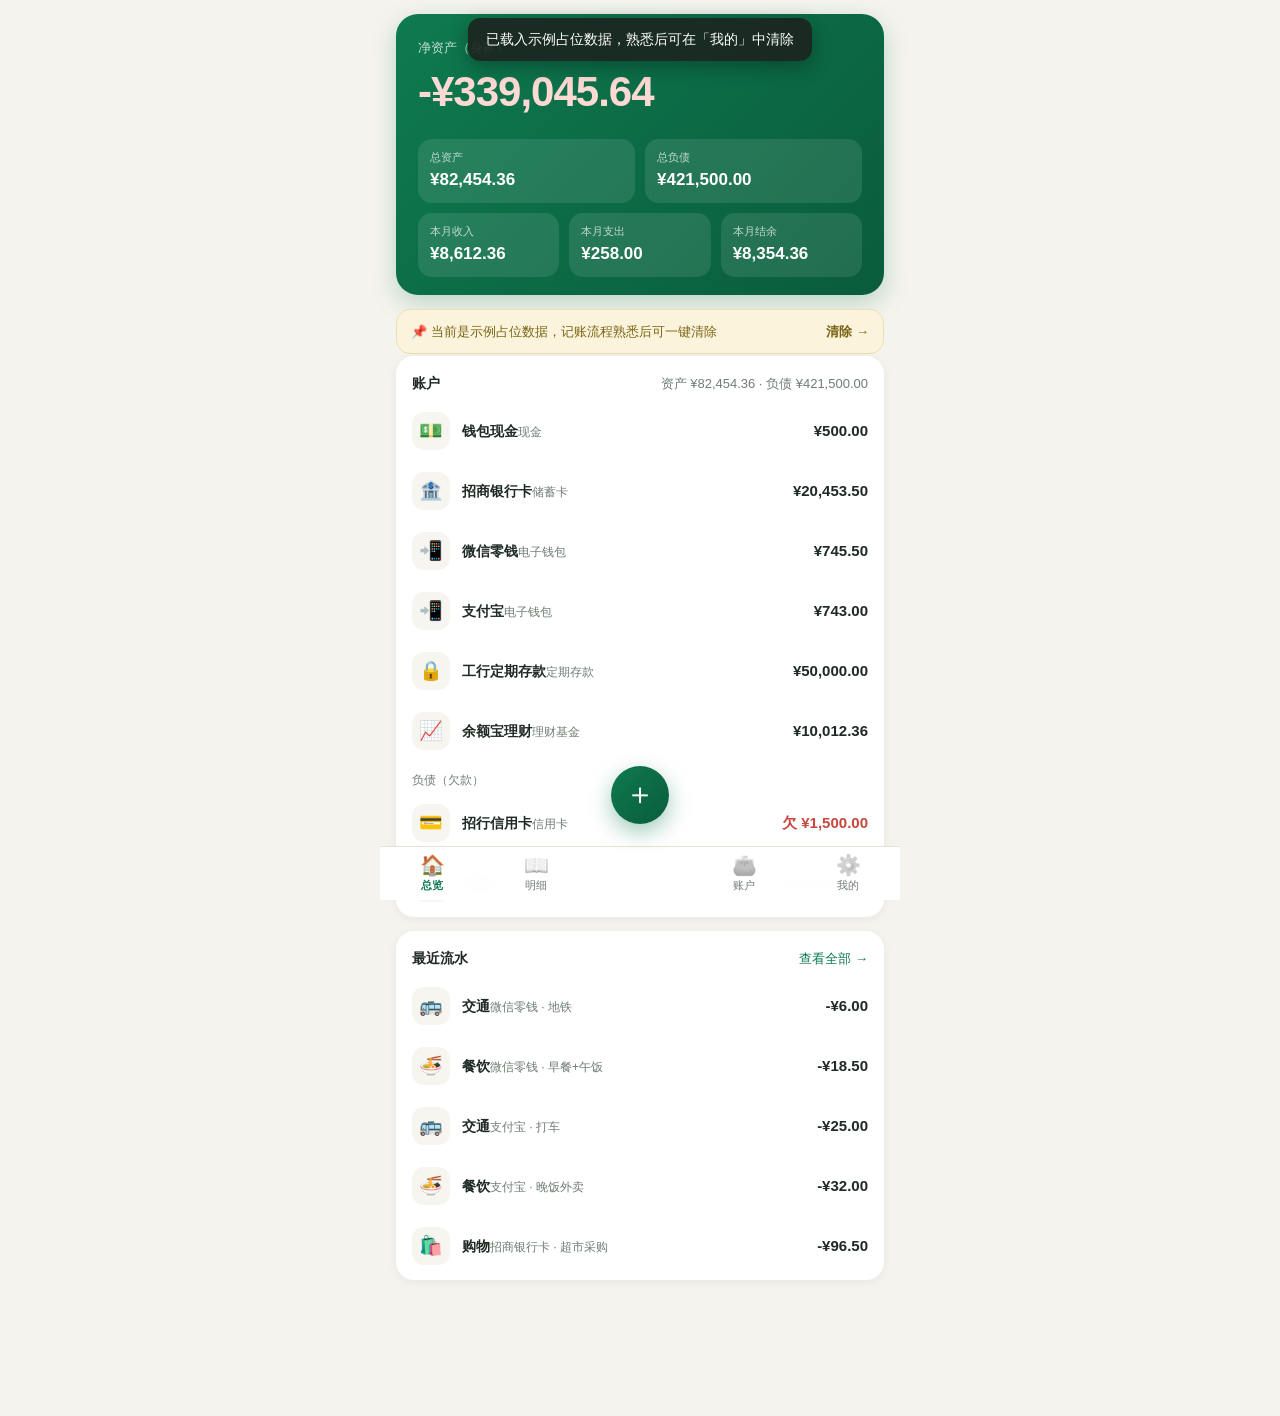
==== index.html @ 8298359a "shenjia-ledger v0.1.0" ====
<!DOCTYPE html>
<html lang="zh-CN">
<head>
<meta charset="UTF-8">
<meta name="viewport" content="width=device-width, initial-scale=1.0, viewport-fit=cover, user-scalable=no">
<meta name="theme-color" content="#0e7a4f">
<meta name="apple-mobile-web-app-capable" content="yes">
<meta name="apple-mobile-web-app-status-bar-style" content="default">
<meta name="apple-mobile-web-app-title" content="身家账本">
<meta name="description" content="身家账本——每天记好账，看清每个账户，随时知道自己的身家。数据仅存本机。">
<title>身家账本</title>
<link rel="manifest" href="manifest.webmanifest">
<link rel="apple-touch-icon" href="icons/icon-180.png">
<link rel="icon" href="icons/icon-192.png">
<link rel="stylesheet" href="app.css">
</head>
<body>
<div id="app">
  <main id="main"></main>
  <button id="fab" aria-label="记一笔">＋</button>
  <nav id="tabbar">
    <button class="tab active" data-act="tab" data-id="home" data-tab="home"><span class="tab-ic">🏠</span><span class="tab-tx">总览</span></button>
    <button class="tab" data-act="tab" data-id="ledger" data-tab="ledger"><span class="tab-ic">📖</span><span class="tab-tx">明细</span></button>
    <span class="fab-slot" aria-hidden="true"></span>
    <button class="tab" data-act="tab" data-id="accounts" data-tab="accounts"><span class="tab-ic">👛</span><span class="tab-tx">账户</span></button>
    <button class="tab" data-act="tab" data-id="me" data-tab="me"><span class="tab-ic">⚙️</span><span class="tab-tx">我的</span></button>
  </nav>
  <div id="sheet-mask" class="hidden"></div>
  <section id="sheet" class="hidden" role="dialog" aria-modal="true"></section>
  <div id="toast" class="hidden"><span id="toast-msg"></span><button id="toast-btn" class="hidden"></button></div>
  <input type="file" id="file-import" accept=".json,application/json" class="hidden">
</div>
<script src="app.js"></script>
</body>
</html>
---- app.css ----
:root{
  --bg:#F5F3EE; --card:#FFFFFF; --ink:#1F2A24; --sub:#707C74; --line:#E7E2D6;
  --brand:#0E7A4F; --brand-deep:#0A5C3C; --brand-soft:#E3F1EB;
  --gold:#C9A227; --gold-soft:#FBF3DC;
  --red:#C6483F; --red-soft:#F9E9E7;
  --field:#F7F5F0;
  --radius:18px; --radius-sm:12px;
  --shadow:0 2px 10px rgba(31,42,36,.06);
  --safe-b:env(safe-area-inset-bottom,0px);
  --safe-t:env(safe-area-inset-top,0px);
}
*{margin:0;padding:0;box-sizing:border-box;-webkit-tap-highlight-color:transparent}
html,body{height:100%}
body{font-family:-apple-system,BlinkMacSystemFont,"PingFang SC","Hiragino Sans GB","Microsoft YaHei",sans-serif;background:var(--bg);color:var(--ink);font-size:15px;line-height:1.5;-webkit-font-smoothing:antialiased;overscroll-behavior-y:none}
#app{max-width:520px;margin:0 auto;min-height:100%}
#main{padding:calc(14px + var(--safe-t)) 16px calc(122px + var(--safe-b))}
button{font:inherit;color:inherit;background:none;border:0;cursor:pointer}
input,select,textarea{font:inherit;color:inherit}
.hidden{display:none!important}
.num{font-variant-numeric:tabular-nums}

.hero{background:linear-gradient(135deg,var(--brand) 0%,var(--brand-deep) 100%);border-radius:22px;padding:24px 22px 18px;color:#fff;box-shadow:0 8px 24px rgba(14,122,79,.25)}
.hero-label{font-size:13px;opacity:.75}
.hero-amt{font-size:42px;font-weight:800;letter-spacing:-1px;margin:2px 0 16px;word-break:break-all}
.hero-amt.neg{color:#FFD9D4}
.hero-grid{display:grid;grid-template-columns:1fr 1fr;gap:10px}
.hero-cell{background:rgba(255,255,255,.10);border-radius:14px;padding:10px 12px}
.hero-cell .hl{font-size:11px;opacity:.72}
.hero-cell .hv{font-size:17px;font-weight:700;margin-top:2px}
.hero-grid.g3{grid-template-columns:1fr 1fr 1fr}

.banner{display:flex;justify-content:space-between;align-items:center;gap:8px;background:var(--gold-soft);border:1px solid #EADFAE;color:#7A6414;border-radius:14px;padding:12px 14px;margin:14px 0 2px;font-size:13px;width:100%;text-align:left}
.banner b{flex:0 0 auto;font-weight:600}

.card{background:var(--card);border-radius:var(--radius);box-shadow:var(--shadow);padding:4px 0;margin-bottom:14px;overflow:hidden}
.card-pad{padding:16px}
.card-h{display:flex;justify-content:space-between;align-items:baseline;padding:13px 16px 7px;font-size:13px;color:var(--sub)}
.card-h b{color:var(--ink);font-size:14px}
.row{display:flex;align-items:center;gap:12px;padding:11px 16px;width:100%;text-align:left}
.row:active{background:#F8F6F1}
.ric{width:38px;height:38px;border-radius:12px;background:var(--field);display:flex;align-items:center;justify-content:center;font-size:19px;flex:0 0 auto}
.rmid{flex:1;min-width:0}
.rtitle{font-size:14px;font-weight:600;white-space:nowrap;overflow:hidden;text-overflow:ellipsis}
.rsub{font-size:12px;color:var(--sub);white-space:nowrap;overflow:hidden;text-overflow:ellipsis}
.ramt{font-size:15px;font-weight:700;flex:0 0 auto}
.ramt.exp{color:var(--ink)}
.ramt.inc{color:var(--brand)}
.ramt.traf{color:var(--sub)}
.ramt.debt{color:var(--red)}
.day-h{display:flex;justify-content:space-between;padding:10px 16px 4px;font-size:12px;color:var(--sub)}

.sec{font-size:13px;color:var(--sub);margin:16px 2px 8px}
.mnav{display:flex;align-items:center;justify-content:center;gap:18px;padding:4px 0 2px}
.mnav b{font-size:17px;min-width:110px;text-align:center}
.mnav button{width:34px;height:34px;border-radius:10px;background:var(--card);box-shadow:var(--shadow);font-size:16px;line-height:1}
.mnav button:disabled{opacity:.35}
.stats{display:grid;grid-template-columns:repeat(3,1fr);gap:10px;margin:12px 0 2px}
.stat{background:var(--card);border-radius:14px;box-shadow:var(--shadow);padding:10px 8px;text-align:center}
.stat .sl{font-size:11px;color:var(--sub)}
.stat .sv{font-size:15px;font-weight:700;margin-top:2px}
.acc-row{display:flex;gap:8px;overflow-x:auto;padding:8px 2px;scrollbar-width:none}
.acc-row::-webkit-scrollbar{display:none}
.acc-chip{flex:0 0 auto;padding:8px 14px;border-radius:999px;background:var(--card);box-shadow:var(--shadow);border:1.5px solid transparent;font-size:13px;color:var(--sub)}
.acc-chip.sel{background:var(--brand-soft);border-color:var(--brand);color:var(--brand);font-weight:600}

.empty{text-align:center;color:var(--sub);padding:34px 10px;font-size:13px}
.empty .ei{font-size:34px;display:block;margin-bottom:8px}

#fab{position:fixed;left:50%;transform:translateX(-50%);bottom:calc(76px + var(--safe-b));width:58px;height:58px;border-radius:50%;background:linear-gradient(135deg,var(--brand),var(--brand-deep));color:#fff;font-size:30px;font-weight:300;box-shadow:0 8px 22px rgba(14,122,79,.4);z-index:35;line-height:1;display:flex;align-items:center;justify-content:center;padding-bottom:2px}
#fab:active{transform:translateX(-50%) scale(.94)}
#tabbar{position:fixed;bottom:0;left:50%;transform:translateX(-50%);width:100%;max-width:520px;background:rgba(255,255,255,.97);backdrop-filter:blur(12px);-webkit-backdrop-filter:blur(12px);border-top:1px solid var(--line);display:grid;grid-template-columns:repeat(5,1fr);padding-bottom:var(--safe-b);z-index:30}
.tab{display:flex;flex-direction:column;align-items:center;gap:2px;padding:8px 0 7px;color:var(--sub);font-size:11px}
.tab .tab-ic{font-size:20px;line-height:1;filter:grayscale(1);opacity:.55}
.tab.active{color:var(--brand);font-weight:600}
.tab.active .tab-ic{filter:none;opacity:1}
.fab-slot{height:100%}

#sheet-mask{position:fixed;inset:0;background:rgba(20,28,24,.45);z-index:40;opacity:1;transition:opacity .25s}
#sheet-mask.hidden{display:block!important;opacity:0;pointer-events:none}
#sheet{position:fixed;left:50%;transform:translateX(-50%) translateY(105%);bottom:0;width:100%;max-width:520px;background:var(--card);border-radius:22px 22px 0 0;max-height:92vh;overflow-y:auto;z-index:50;transition:transform .28s cubic-bezier(.32,.72,.33,1);box-shadow:0 -8px 40px rgba(0,0,0,.18)}
#sheet.open{transform:translateX(-50%) translateY(0)}
#sheet.hidden{display:block!important;transform:translateX(-50%) translateY(105%);pointer-events:none}
.sheet-in{padding:18px 18px calc(22px + var(--safe-b))}
.sheet-bar{display:flex;justify-content:space-between;align-items:center;margin-bottom:12px}
.sheet-bar h3{font-size:17px}
.sheet-bar .x{width:32px;height:32px;border-radius:50%;background:var(--field);font-size:14px;display:flex;align-items:center;justify-content:center;color:var(--sub)}

.seg{display:flex;background:var(--field);border-radius:12px;padding:4px;gap:4px;margin-bottom:6px}
.seg button{flex:1;padding:9px 0;border-radius:9px;font-size:14px;color:var(--sub)}
.seg button.on{background:#fff;color:var(--ink);font-weight:600;box-shadow:var(--shadow)}
.seg button.on.exp{color:var(--red)}
.seg button.on.inc{color:var(--brand)}

.amt-wrap{display:flex;align-items:baseline;justify-content:center;gap:4px;padding:10px 0 14px;border-bottom:1px dashed var(--line);margin-bottom:14px}
.amt-sign{font-size:26px;font-weight:700;color:var(--sub)}
.amt-input{font-size:40px;font-weight:700;text-align:center;border:0;background:transparent;width:70%;outline:none;caret-color:var(--brand)}

.f{margin-bottom:14px}
.f label{display:block;font-size:13px;color:var(--sub);margin-bottom:6px}
.f input,.f select{width:100%;padding:12px;border-radius:12px;border:1.5px solid var(--line);background:var(--field);font-size:16px;outline:none;-webkit-appearance:none;appearance:none}
.f input:focus,.f select:focus{border-color:var(--brand)}
.f .hint{font-size:11px;color:var(--sub);margin-top:5px}

.cat-grid{display:grid;grid-template-columns:repeat(4,1fr);gap:10px;margin-bottom:14px}
.cat{display:flex;flex-direction:column;align-items:center;gap:4px;padding:10px 2px;border-radius:12px;background:var(--field);border:1.5px solid transparent;font-size:12px;color:var(--ink)}
.cat .ci{font-size:22px;line-height:1}
.cat.sel{background:var(--brand-soft);border-color:var(--brand);color:var(--brand);font-weight:600}

.btn{display:block;width:100%;padding:13px 0;border-radius:14px;font-size:16px;font-weight:600;text-align:center}
.btn.primary{background:var(--brand);color:#fff;box-shadow:0 4px 12px rgba(14,122,79,.3)}
.btn:active{filter:brightness(.95)}
.btn.ghost{background:var(--field);color:var(--ink)}
.btn.danger{background:var(--red-soft);color:var(--red)}
.btn-row{display:flex;gap:10px;margin-bottom:14px}
.btn-row .btn{flex:1}

.cf{text-align:center;padding:8px 4px 2px}
.cf h3{font-size:17px;margin-bottom:8px}
.cf p{color:var(--sub);font-size:14px;margin-bottom:18px;white-space:pre-line}

.kv{display:flex;justify-content:space-between;align-items:center;padding:12px 16px;font-size:14px}
.kv .kl{color:var(--sub)}
.list-t{font-size:13px;color:var(--sub);padding:12px 16px 4px}

#toast{position:fixed;top:calc(18px + var(--safe-t));left:50%;transform:translateX(-50%);background:rgba(29,38,33,.93);color:#fff;padding:11px 18px;border-radius:12px;font-size:14px;display:flex;gap:16px;align-items:center;z-index:99;max-width:88vw;box-shadow:0 6px 20px rgba(0,0,0,.3);transition:opacity .25s;opacity:1}
#toast.hidden{display:flex!important;opacity:0;pointer-events:none}
#toast-btn{color:var(--gold);font-weight:700;flex:0 0 auto}

.pill{display:inline-block;padding:2px 9px;border-radius:999px;font-size:11px;background:var(--brand-soft);color:var(--brand);font-weight:600}
.pill.gray{background:var(--field);color:var(--sub)}
.pill.gold{background:var(--gold-soft);color:#7A6414}
.pill.red{background:var(--red-soft);color:var(--red)}
.about{font-size:12px;color:var(--sub);line-height:1.7;padding:12px 16px}
.big-balance{font-size:34px;font-weight:800;margin:6px 0 2px}
.big-balance.debt{color:var(--red)}
.sub-l{font-size:12px;color:var(--sub)}
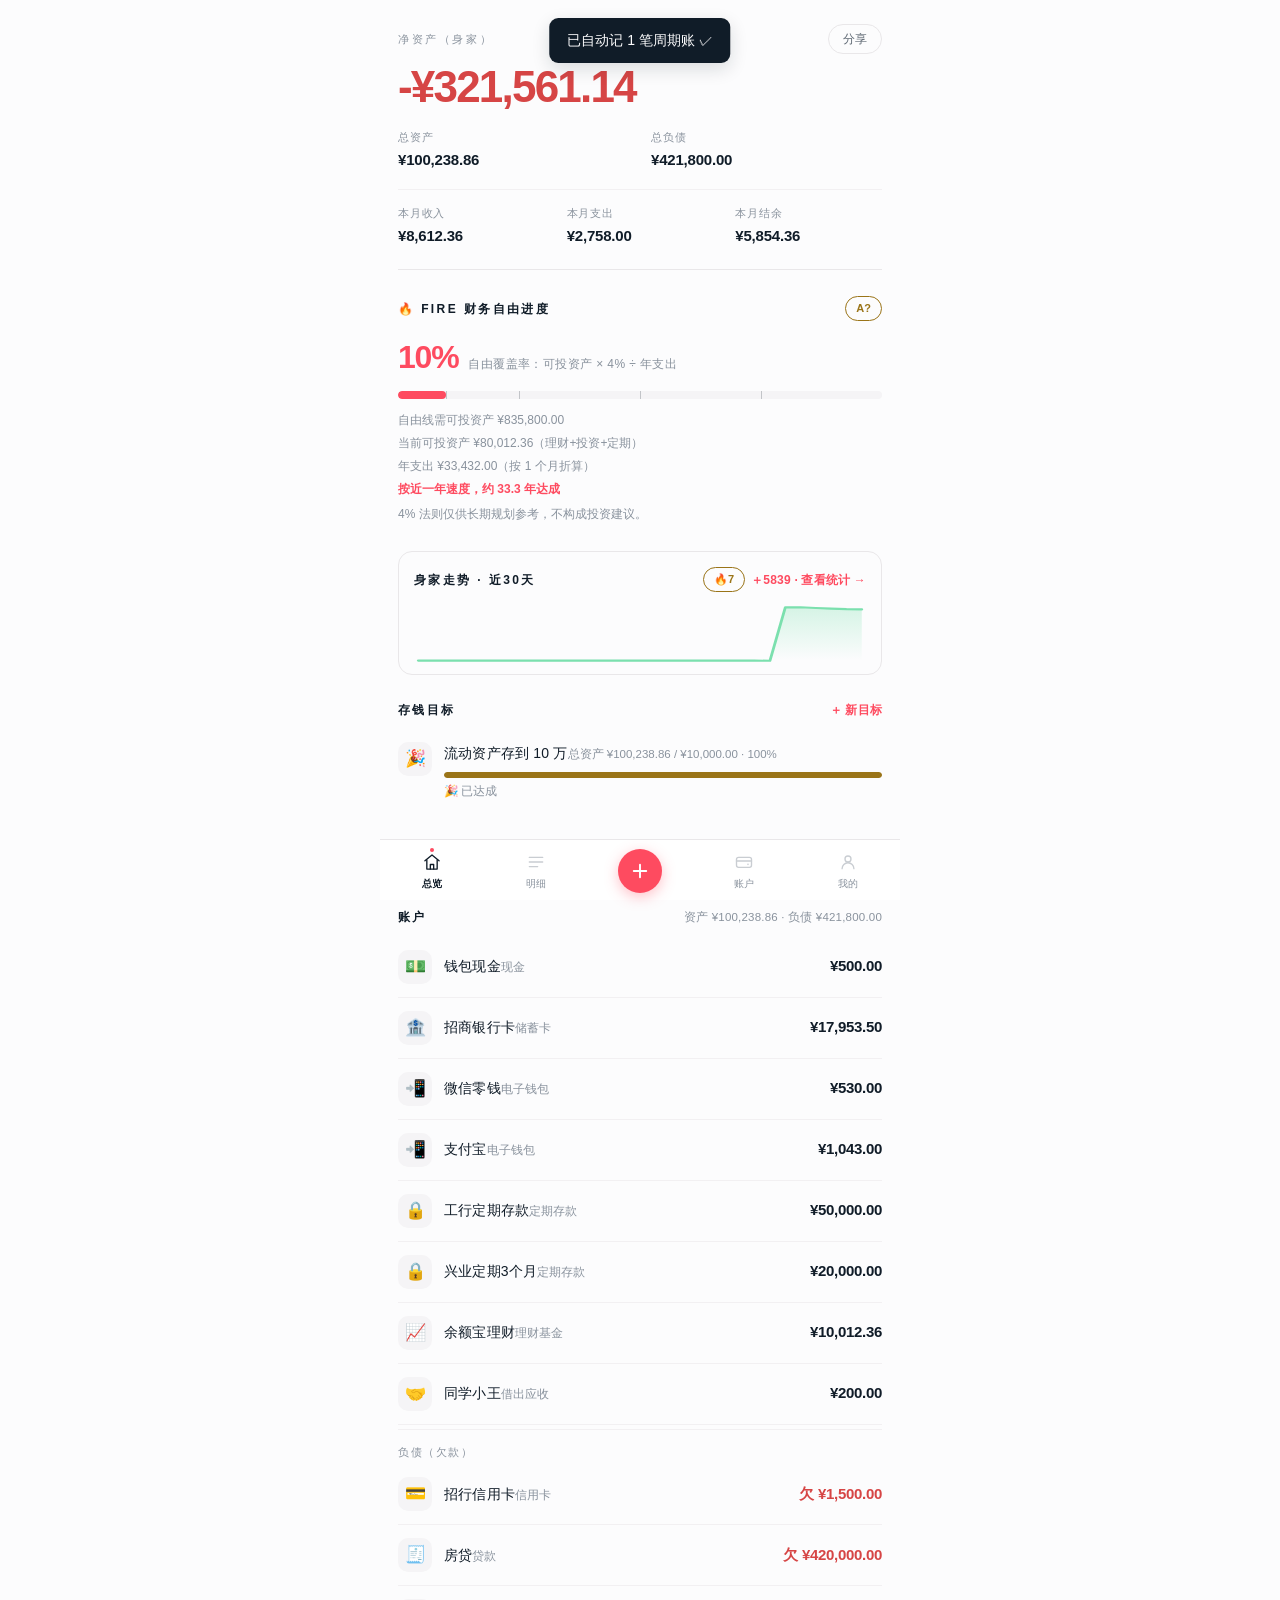
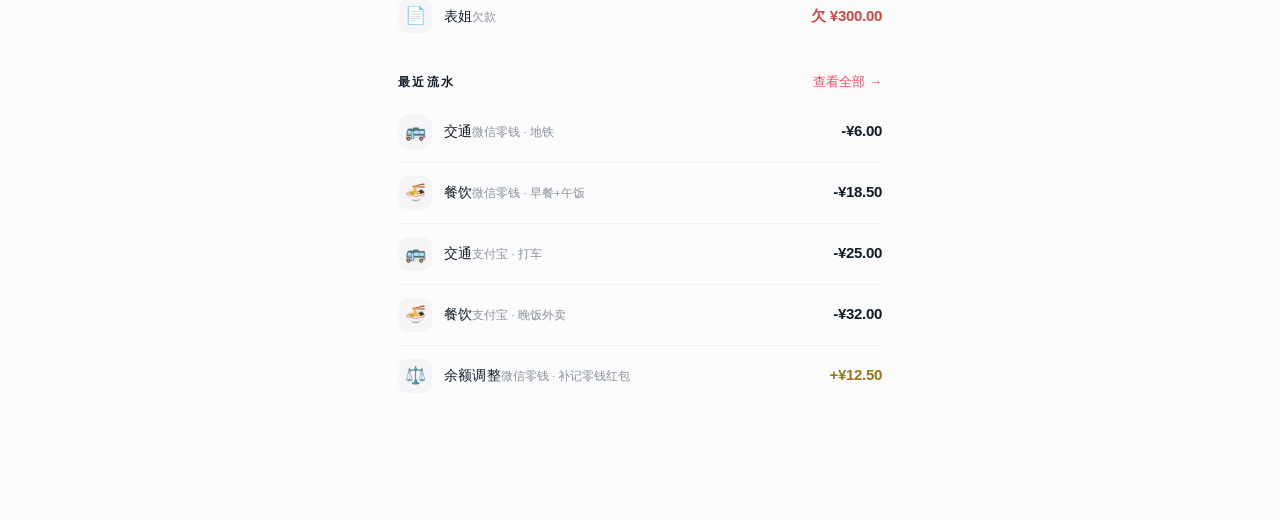
==== commit c301f9a7: "v0.7.0 热珊瑚 Monzo UI 正式版" ====
--- a/index.html
+++ b/index.html
@@ -1,9 +1,10 @@
-<!DOCTYPE html>
+﻿<!DOCTYPE html>
 <html lang="zh-CN">
 <head>
 <meta charset="UTF-8">
 <meta name="viewport" content="width=device-width, initial-scale=1.0, viewport-fit=cover, user-scalable=no">
-<meta name="theme-color" content="#0e7a4f">
+<meta name="theme-color" content="#FCFCFD" media="(prefers-color-scheme: light)">
+<meta name="theme-color" content="#0F1419" media="(prefers-color-scheme: dark)">
 <meta name="apple-mobile-web-app-capable" content="yes">
 <meta name="apple-mobile-web-app-status-bar-style" content="default">
 <meta name="apple-mobile-web-app-title" content="身家账本">
@@ -16,19 +17,19 @@
 </head>
 <body>
 <div id="app">
-  <main id="main"></main>
-  <button id="fab" aria-label="记一笔">＋</button>
+<main id="main"></main>
   <nav id="tabbar">
-    <button class="tab active" data-act="tab" data-id="home" data-tab="home"><span class="tab-ic">🏠</span><span class="tab-tx">总览</span></button>
-    <button class="tab" data-act="tab" data-id="ledger" data-tab="ledger"><span class="tab-ic">📖</span><span class="tab-tx">明细</span></button>
-    <span class="fab-slot" aria-hidden="true"></span>
-    <button class="tab" data-act="tab" data-id="accounts" data-tab="accounts"><span class="tab-ic">👛</span><span class="tab-tx">账户</span></button>
-    <button class="tab" data-act="tab" data-id="me" data-tab="me"><span class="tab-ic">⚙️</span><span class="tab-tx">我的</span></button>
+    <button class="tab active" data-act="tab" data-id="home" data-tab="home"><span class="tab-ic"><svg viewBox="0 0 24 24" fill="none" stroke="currentColor" stroke-width="1.6" stroke-linecap="round" stroke-linejoin="round"><path d="M3.5 10.5 12 3.5l8.5 7"/><path d="M5.8 9.6v10.9h12.4V9.6"/><path d="M10 20.5V15h4v5.5"/></svg></span><span class="tab-tx">总览</span></button>
+    <button class="tab" data-act="tab" data-id="ledger" data-tab="ledger"><span class="tab-ic"><svg viewBox="0 0 24 24" fill="none" stroke="currentColor" stroke-width="1.6" stroke-linecap="round"><path d="M4 6.5h16M4 12h16M4 17.5h10"/></svg></span><span class="tab-tx">明细</span></button>
+    <button id="fab" aria-label="记一笔"><svg viewBox="0 0 24 24" fill="none" stroke="currentColor" stroke-width="2.1" stroke-linecap="round"><path d="M12 5.2v13.6M5.2 12h13.6"/></svg></button>
+    <button class="tab" data-act="tab" data-id="accounts" data-tab="accounts"><span class="tab-ic"><svg viewBox="0 0 24 24" fill="none" stroke="currentColor" stroke-width="1.6" stroke-linecap="round" stroke-linejoin="round"><rect x="3" y="6.5" width="18" height="12" rx="2.5"/><path d="M3 10.8h18"/><circle cx="16.8" cy="14.8" r=".95" fill="currentColor" stroke="none"/></svg></span><span class="tab-tx">账户</span></button>
+    <button class="tab" data-act="tab" data-id="me" data-tab="me"><span class="tab-ic"><svg viewBox="0 0 24 24" fill="none" stroke="currentColor" stroke-width="1.6" stroke-linecap="round"><circle cx="12" cy="8.4" r="3.6"/><path d="M4.9 20a7.1 7.1 0 0 1 14.2 0"/></svg></span><span class="tab-tx">我的</span></button>
   </nav>
   <div id="sheet-mask" class="hidden"></div>
   <section id="sheet" class="hidden" role="dialog" aria-modal="true"></section>
   <div id="toast" class="hidden"><span id="toast-msg"></span><button id="toast-btn" class="hidden"></button></div>
   <input type="file" id="file-import" accept=".json,application/json" class="hidden">
+  <input type="file" id="file-bill" accept=".csv,text/csv" class="hidden">
 </div>
 <script src="app.js"></script>
 </body>
--- a/app.css
+++ b/app.css
@@ -1,136 +1,426 @@
+﻿/* ==========================================================================
+   身家账本 · 热珊瑚 Monzo 设计系统（方案 F）
+   软白底 + 深海军文字 + 热珊瑚品牌色 + 表现色分离（绿=涨/红=风险）
+   1px 发丝线分层 · 大留白 · 阴影仅用于浮层
+   浅色 / 深色（跟随系统自动切换）双套等价实现
+   ========================================================================== */
+
 :root{
-  --bg:#F5F3EE; --card:#FFFFFF; --ink:#1F2A24; --sub:#707C74; --line:#E7E2D6;
-  --brand:#0E7A4F; --brand-deep:#0A5C3C; --brand-soft:#E3F1EB;
-  --gold:#C9A227; --gold-soft:#FBF3DC;
-  --red:#C6483F; --red-soft:#F9E9E7;
-  --field:#F7F5F0;
-  --radius:18px; --radius-sm:12px;
-  --shadow:0 2px 10px rgba(31,42,36,.06);
+  color-scheme: light dark;
+  color-scheme: light dark;
+
+  /* 底色 / 文字 —— 层级靠发丝线与留白，不靠投影 */
+  --paper:#FCFCFD;        /* 页面底（F 软白，取自 Monzo 官网） */
+  --paper-2:#FFFFFF;      /* 导航/弹层等"更安静"的面 */
+  --surface:#FFFFFF;      /* 内容块（输入、磁贴） */
+  --ink:#101C28;          /* 主文字（深海军，不再深绿） */
+  --ink-2:#5E6873;        /* 次文字 */
+  --ink-3:#89929D;        /* 弱文字、标签 */
+  --rule:#E9E7E9;         /* 主发丝线 */
+  --rule-2:#F2F0F2;       /* 弱发丝线（列表行分隔） */
+
+  /* 语义分离：品牌=热珊瑚；涨/收入=绿；风险/跌=红；荣誉=金；主动作=深海军墨 */
+  --brand:#FE4B60;        /* 热珊瑚（Monzo 官网实取） */
+  --brand-ink:#E03347;
+  --brand-wash:#FEECEF;
+  --cta-bg:#FE4B60;        /* 主动作（记一笔 / 保存）= 品牌珊瑚 */
+  --cta-fg:#FFFFFF;
+  --btn-bg:#0C1A26;       /* 选中态（选中 chip / 分段）= 深海军墨 */
+  --btn-fg:#FFFFFF;
+  --pos:#1A8A4E;          /* 涨/收入（与品牌色分离） */
+  --pos-wash:#E9F5EE;
+  --danger:#D64545;
+  --danger-wash:#FCEBEA;
+  --gold:#9A7418;
+  --gold-wash:#FBF3DC;
+  --warn:#C47B00;
+
+  --field:#F5F4F6;
+  --radius:14px;
+  --radius-sm:9px;
+  --shadow-float:0 6px 18px rgba(12,26,38,.14);
+  --mask:rgba(12,26,38,.42);
+
   --safe-b:env(safe-area-inset-bottom,0px);
   --safe-t:env(safe-area-inset-top,0px);
 }
+
+@media (prefers-color-scheme: dark){
+  :root{
+    --paper:#0F1419;
+    --paper-2:#161C22;
+    --surface:#1B232B;
+    --ink:#EFF3F7;
+    --ink-2:#B3BDC7;
+    --ink-3:#7C8894;
+    --rule:#25303B;
+    --rule-2:#1E2830;
+    --brand:#FF6B7D;      /* 深底上珊瑚稍微提亮 */
+    --brand-ink:#FF8A97;
+    --brand-wash:#2A1B20;
+    --cta-bg:#FF6B7D;
+    --cta-fg:#FFFFFF;
+    --btn-bg:#FFFFFF;
+    --btn-fg:#0F1419;
+    --pos:#3ED183;
+    --pos-wash:#14241C;
+    --danger:#FF7A79;
+    --danger-wash:#2A1C1C;
+    --gold:#E0B34E;
+    --gold-wash:#252217;
+    --warn:#E0B34E;
+    --field:#1E2830;
+    --shadow-float:0 6px 18px rgba(0,0,0,.5);
+    --mask:rgba(0,0,0,.6);
+  }
+}
+
 *{margin:0;padding:0;box-sizing:border-box;-webkit-tap-highlight-color:transparent}
 html,body{height:100%}
-body{font-family:-apple-system,BlinkMacSystemFont,"PingFang SC","Hiragino Sans GB","Microsoft YaHei",sans-serif;background:var(--bg);color:var(--ink);font-size:15px;line-height:1.5;-webkit-font-smoothing:antialiased;overscroll-behavior-y:none}
-#app{max-width:520px;margin:0 auto;min-height:100%}
-#main{padding:calc(14px + var(--safe-t)) 16px calc(122px + var(--safe-b))}
+body{
+  font-family:-apple-system,BlinkMacSystemFont,"PingFang SC","Hiragino Sans GB","Microsoft YaHei",sans-serif;
+  background:var(--paper);color:var(--ink);font-size:15px;line-height:1.5;
+  -webkit-font-smoothing:antialiased;overscroll-behavior-y:none;
+}
+#app{max-width:520px;margin:0 auto;min-height:100%;background:var(--paper)}
+#main{padding:calc(20px + var(--safe-t)) 18px calc(88px + var(--safe-b))}
 button{font:inherit;color:inherit;background:none;border:0;cursor:pointer}
 input,select,textarea{font:inherit;color:inherit}
 .hidden{display:none!important}
 .num{font-variant-numeric:tabular-nums}
-
-.hero{background:linear-gradient(135deg,var(--brand) 0%,var(--brand-deep) 100%);border-radius:22px;padding:24px 22px 18px;color:#fff;box-shadow:0 8px 24px rgba(14,122,79,.25)}
-.hero-label{font-size:13px;opacity:.75}
-.hero-amt{font-size:42px;font-weight:800;letter-spacing:-1px;margin:2px 0 16px;word-break:break-all}
-.hero-amt.neg{color:#FFD9D4}
-.hero-grid{display:grid;grid-template-columns:1fr 1fr;gap:10px}
-.hero-cell{background:rgba(255,255,255,.10);border-radius:14px;padding:10px 12px}
-.hero-cell .hl{font-size:11px;opacity:.72}
-.hero-cell .hv{font-size:17px;font-weight:700;margin-top:2px}
-.hero-grid.g3{grid-template-columns:1fr 1fr 1fr}
-
-.banner{display:flex;justify-content:space-between;align-items:center;gap:8px;background:var(--gold-soft);border:1px solid #EADFAE;color:#7A6414;border-radius:14px;padding:12px 14px;margin:14px 0 2px;font-size:13px;width:100%;text-align:left}
+::selection{background:var(--brand-wash);color:var(--ink)}
+
+/* ---------- 首页头：全站主角，无卡片无渐变 ---------- */
+.hero{
+  background:transparent;border:0;border-radius:0;box-shadow:none;color:var(--ink);
+  padding:4px 0 22px;border-bottom:1px solid var(--rule);margin-bottom:26px;
+}
+.hero-top{display:flex;justify-content:space-between;align-items:center;gap:10px}
+.hero-label{font-size:11px;letter-spacing:2.6px;color:var(--ink-3)}
+.hero-share{
+  font-size:12px;color:var(--ink-2);background:transparent;
+  border:1px solid var(--rule);border-radius:999px;padding:5px 14px;
+}
+.hero-amt{
+  font-size:44px;font-weight:600;letter-spacing:-1.8px;color:var(--ink);
+  margin:10px 0 20px;word-break:break-all;line-height:1.04;
+}
+.hero-amt.neg{color:var(--danger)}
+.hero-grid{display:grid;grid-template-columns:1fr 1fr;gap:0 22px}
+.hero-grid.g3{grid-template-columns:1fr 1fr 1fr;margin-top:18px;padding-top:16px;border-top:1px solid var(--rule-2)}
+.hero-cell{background:transparent;border-radius:0;padding:0}
+.hero-cell .hl{font-size:10.5px;letter-spacing:.8px;color:var(--ink-3)}
+.hero-cell .hv{font-size:15px;font-weight:600;margin-top:3px;color:var(--ink);letter-spacing:-.2px}
+
+/* ---------- 分区：卡片外壳消失，靠标签 + 发丝线分层 ---------- */
+.card{background:transparent;border:0;border-radius:0;box-shadow:none;padding:0;margin:0 0 26px;overflow:visible}
+.card-pad{padding:0}
+.card-h{
+  display:flex;justify-content:space-between;align-items:baseline;gap:10px;
+  padding:0 0 10px;font-size:11px;color:var(--ink-3);
+}
+.card-h b{color:var(--ink);font-size:12px;font-weight:600;letter-spacing:2.4px}
+.card-h span{font-size:11.5px;letter-spacing:.2px}
+.day-h{display:flex;justify-content:space-between;padding:14px 0 4px;font-size:11px;letter-spacing:1.6px;color:var(--ink-3);border-top:1px solid var(--rule-2);margin-top:4px}
+.sec{font-size:11px;letter-spacing:2.2px;color:var(--ink-3);margin:24px 0 10px}
+
+.row{
+  display:flex;align-items:center;gap:12px;padding:13px 0;width:100%;text-align:left;
+  border-bottom:1px solid var(--rule-2);
+}
+.row:last-child{border-bottom:0}
+.row:active{background:color-mix(in srgb,var(--ink) 5%,transparent)}
+.ric{width:34px;height:34px;border-radius:10px;background:var(--field);display:flex;align-items:center;justify-content:center;font-size:17px;flex:0 0 auto}
+.rmid{flex:1;min-width:0}
+.rtitle{font-size:14px;font-weight:500;white-space:nowrap;overflow:hidden;text-overflow:ellipsis;letter-spacing:.2px}
+.rsub{font-size:11.5px;color:var(--ink-3);white-space:nowrap;overflow:hidden;text-overflow:ellipsis;margin-top:1px}
+.ramt{font-size:15px;font-weight:600;flex:0 0 auto;letter-spacing:-.3px}
+.ramt.exp{color:var(--ink)}
+.ramt.inc{color:var(--pos)}
+.ramt.traf{color:var(--ink-3)}
+.ramt.debt{color:var(--danger)}
+.ramt.adj{color:var(--gold)}
+
+/* ---------- 可点击的大块：唯一带边框的容器，制造节奏 ---------- */
+.card-title-row{display:flex;justify-content:space-between;align-items:center;gap:10px;margin-bottom:12px}
+.card-title-row b{font-size:12px;font-weight:600;letter-spacing:2.4px}
+.jump{font-size:12px;color:var(--brand);font-weight:600;letter-spacing:.2px}
+.spark-card{
+  border:1px solid var(--rule);border-radius:var(--radius);padding:15px 15px 10px;margin-bottom:26px;
+}
+.spark-card:active{filter:none;background:color-mix(in srgb,var(--ink) 4%,transparent)}
+.spark{display:block;width:100%;height:60px}
+.netchart{display:block;width:100%;height:auto}
+.streak-badge,.count-badge{
+  font-size:10.5px;font-weight:600;padding:3px 9px;border-radius:999px;
+  background:transparent;border:1px solid var(--rule);color:var(--ink-2);white-space:nowrap;
+}
+.count-badge.gold{border-color:var(--gold);color:var(--gold)}
+.count-badge.red{border-color:var(--danger);color:var(--danger)}
+.count-badge.gray{border-color:var(--rule);color:var(--ink-3)}
+.count-badge.brand{border-color:var(--brand);color:var(--brand)}
+
+/* ---------- 三格数据条 ---------- */
+.stats{display:grid;grid-template-columns:repeat(3,1fr);gap:0 18px;margin:0 0 26px;padding-top:14px;border-top:1px solid var(--rule)}
+.stat{background:transparent;border:0;border-radius:0;box-shadow:none;padding:0;text-align:left}
+.stat .sl{font-size:10.5px;letter-spacing:.8px;color:var(--ink-3)}
+.stat .sv{font-size:15px;font-weight:600;margin-top:3px;letter-spacing:-.3px}
+
+/* ---------- 横向账户 chips ---------- */
+.acc-row{display:flex;gap:8px;overflow-x:auto;padding:2px 0 6px;margin-bottom:22px;scrollbar-width:none}
+.acc-row::-webkit-scrollbar{display:none}
+.acc-chip{
+  flex:0 0 auto;padding:7px 13px;border-radius:999px;background:transparent;
+  border:1px solid var(--rule);font-size:12.5px;color:var(--ink-2);
+}
+.acc-chip.sel{background:var(--btn-bg);border-color:var(--btn-bg);color:var(--btn-fg);font-weight:600}
+
+/* ---------- 提示条 ---------- */
+.banner{
+  display:flex;justify-content:space-between;align-items:center;gap:10px;
+  background:var(--gold-wash);border:1px solid var(--rule);color:var(--gold);
+  border-radius:var(--radius-sm);padding:12px 14px;margin:0 0 24px;font-size:12.5px;
+  width:100%;text-align:left;
+}
 .banner b{flex:0 0 auto;font-weight:600}
 
-.card{background:var(--card);border-radius:var(--radius);box-shadow:var(--shadow);padding:4px 0;margin-bottom:14px;overflow:hidden}
-.card-pad{padding:16px}
-.card-h{display:flex;justify-content:space-between;align-items:baseline;padding:13px 16px 7px;font-size:13px;color:var(--sub)}
-.card-h b{color:var(--ink);font-size:14px}
-.row{display:flex;align-items:center;gap:12px;padding:11px 16px;width:100%;text-align:left}
-.row:active{background:#F8F6F1}
-.ric{width:38px;height:38px;border-radius:12px;background:var(--field);display:flex;align-items:center;justify-content:center;font-size:19px;flex:0 0 auto}
-.rmid{flex:1;min-width:0}
-.rtitle{font-size:14px;font-weight:600;white-space:nowrap;overflow:hidden;text-overflow:ellipsis}
-.rsub{font-size:12px;color:var(--sub);white-space:nowrap;overflow:hidden;text-overflow:ellipsis}
-.ramt{font-size:15px;font-weight:700;flex:0 0 auto}
-.ramt.exp{color:var(--ink)}
-.ramt.inc{color:var(--brand)}
-.ramt.traf{color:var(--sub)}
-.ramt.debt{color:var(--red)}
-.day-h{display:flex;justify-content:space-between;padding:10px 16px 4px;font-size:12px;color:var(--sub)}
-
-.sec{font-size:13px;color:var(--sub);margin:16px 2px 8px}
-.mnav{display:flex;align-items:center;justify-content:center;gap:18px;padding:4px 0 2px}
-.mnav b{font-size:17px;min-width:110px;text-align:center}
-.mnav button{width:34px;height:34px;border-radius:10px;background:var(--card);box-shadow:var(--shadow);font-size:16px;line-height:1}
-.mnav button:disabled{opacity:.35}
-.stats{display:grid;grid-template-columns:repeat(3,1fr);gap:10px;margin:12px 0 2px}
-.stat{background:var(--card);border-radius:14px;box-shadow:var(--shadow);padding:10px 8px;text-align:center}
-.stat .sl{font-size:11px;color:var(--sub)}
-.stat .sv{font-size:15px;font-weight:700;margin-top:2px}
-.acc-row{display:flex;gap:8px;overflow-x:auto;padding:8px 2px;scrollbar-width:none}
-.acc-row::-webkit-scrollbar{display:none}
-.acc-chip{flex:0 0 auto;padding:8px 14px;border-radius:999px;background:var(--card);box-shadow:var(--shadow);border:1.5px solid transparent;font-size:13px;color:var(--sub)}
-.acc-chip.sel{background:var(--brand-soft);border-color:var(--brand);color:var(--brand);font-weight:600}
-
-.empty{text-align:center;color:var(--sub);padding:34px 10px;font-size:13px}
-.empty .ei{font-size:34px;display:block;margin-bottom:8px}
-
-#fab{position:fixed;left:50%;transform:translateX(-50%);bottom:calc(76px + var(--safe-b));width:58px;height:58px;border-radius:50%;background:linear-gradient(135deg,var(--brand),var(--brand-deep));color:#fff;font-size:30px;font-weight:300;box-shadow:0 8px 22px rgba(14,122,79,.4);z-index:35;line-height:1;display:flex;align-items:center;justify-content:center;padding-bottom:2px}
-#fab:active{transform:translateX(-50%) scale(.94)}
-#tabbar{position:fixed;bottom:0;left:50%;transform:translateX(-50%);width:100%;max-width:520px;background:rgba(255,255,255,.97);backdrop-filter:blur(12px);-webkit-backdrop-filter:blur(12px);border-top:1px solid var(--line);display:grid;grid-template-columns:repeat(5,1fr);padding-bottom:var(--safe-b);z-index:30}
-.tab{display:flex;flex-direction:column;align-items:center;gap:2px;padding:8px 0 7px;color:var(--sub);font-size:11px}
-.tab .tab-ic{font-size:20px;line-height:1;filter:grayscale(1);opacity:.55}
-.tab.active{color:var(--brand);font-weight:600}
-.tab.active .tab-ic{filter:none;opacity:1}
-.fab-slot{height:100%}
-
-#sheet-mask{position:fixed;inset:0;background:rgba(20,28,24,.45);z-index:40;opacity:1;transition:opacity .25s}
+.empty{text-align:center;color:var(--ink-3);padding:40px 10px;font-size:13px;line-height:1.7}
+.empty .ei{font-size:30px;display:block;margin-bottom:10px;opacity:.7}
+
+/* ---------- 底部导航（记一笔已并入第 3 格，不再悬浮） ---------- */
+#tabbar{
+  position:fixed;bottom:0;left:50%;transform:translateX(-50%);width:100%;max-width:520px;
+  background:var(--paper-2);backdrop-filter:blur(14px);-webkit-backdrop-filter:blur(14px);
+  border-top:1px solid var(--rule);display:grid;grid-template-columns:repeat(5,1fr);
+  /* 5 格 = 4 个 tab + 1 个记一笔。改 tab 数量时必须同步改这里，
+     否则多出的空列会让整排偏出中心。 */
+  align-items:center;padding:9px 0 calc(7px + var(--safe-b));z-index:30;
+}
+.tab{
+  position:relative;display:flex;flex-direction:column;align-items:center;gap:4px;
+  color:var(--ink-3);font-size:10px;letter-spacing:.4px;padding:0;
+}
+.tab::before{
+  content:"";position:absolute;top:-4px;left:50%;transform:translateX(-50%);
+  width:4px;height:4px;border-radius:50%;background:var(--brand);opacity:0;
+  transition:opacity .18s;
+}
+.tab .tab-ic{display:block;width:20px;height:20px;opacity:.45;transition:opacity .18s}
+.tab .tab-ic svg{width:100%;height:100%;display:block}
+.tab.active{color:var(--ink);font-weight:600}
+.tab.active::before{opacity:1}
+.tab.active .tab-ic{opacity:1}
+
+/* 记一笔：品牌珊瑚实心圆，作为导航栏中间的主动作 */
+#fab{
+  justify-self:center;align-self:center;
+  width:44px;height:44px;border-radius:50%;
+  background:var(--cta-bg);color:var(--cta-fg);
+  display:flex;align-items:center;justify-content:center;
+  box-shadow:0 4px 14px rgba(254,75,96,.34);
+  transition:transform .15s;
+}
+#fab svg{width:22px;height:22px;display:block}
+#fab:active{transform:scale(.9)}
+
+/* ---------- 底部弹层 ---------- */
+#sheet-mask{position:fixed;inset:0;background:var(--mask);z-index:40;opacity:1;transition:opacity .25s}
 #sheet-mask.hidden{display:block!important;opacity:0;pointer-events:none}
-#sheet{position:fixed;left:50%;transform:translateX(-50%) translateY(105%);bottom:0;width:100%;max-width:520px;background:var(--card);border-radius:22px 22px 0 0;max-height:92vh;overflow-y:auto;z-index:50;transition:transform .28s cubic-bezier(.32,.72,.33,1);box-shadow:0 -8px 40px rgba(0,0,0,.18)}
+#sheet{
+  position:fixed;left:50%;transform:translateX(-50%) translateY(105%);bottom:0;width:100%;max-width:520px;
+  background:var(--paper-2);border-radius:20px 20px 0 0;max-height:92vh;overflow-y:auto;z-index:50;
+  transition:transform .3s cubic-bezier(.32,.72,.33,1);box-shadow:0 -8px 40px rgba(0,0,0,.22);
+}
 #sheet.open{transform:translateX(-50%) translateY(0)}
 #sheet.hidden{display:block!important;transform:translateX(-50%) translateY(105%);pointer-events:none}
-.sheet-in{padding:18px 18px calc(22px + var(--safe-b))}
-.sheet-bar{display:flex;justify-content:space-between;align-items:center;margin-bottom:12px}
-.sheet-bar h3{font-size:17px}
-.sheet-bar .x{width:32px;height:32px;border-radius:50%;background:var(--field);font-size:14px;display:flex;align-items:center;justify-content:center;color:var(--sub)}
-
-.seg{display:flex;background:var(--field);border-radius:12px;padding:4px;gap:4px;margin-bottom:6px}
-.seg button{flex:1;padding:9px 0;border-radius:9px;font-size:14px;color:var(--sub)}
-.seg button.on{background:#fff;color:var(--ink);font-weight:600;box-shadow:var(--shadow)}
-.seg button.on.exp{color:var(--red)}
-.seg button.on.inc{color:var(--brand)}
-
-.amt-wrap{display:flex;align-items:baseline;justify-content:center;gap:4px;padding:10px 0 14px;border-bottom:1px dashed var(--line);margin-bottom:14px}
-.amt-sign{font-size:26px;font-weight:700;color:var(--sub)}
-.amt-input{font-size:40px;font-weight:700;text-align:center;border:0;background:transparent;width:70%;outline:none;caret-color:var(--brand)}
-
-.f{margin-bottom:14px}
-.f label{display:block;font-size:13px;color:var(--sub);margin-bottom:6px}
-.f input,.f select{width:100%;padding:12px;border-radius:12px;border:1.5px solid var(--line);background:var(--field);font-size:16px;outline:none;-webkit-appearance:none;appearance:none}
-.f input:focus,.f select:focus{border-color:var(--brand)}
-.f .hint{font-size:11px;color:var(--sub);margin-top:5px}
-
-.cat-grid{display:grid;grid-template-columns:repeat(4,1fr);gap:10px;margin-bottom:14px}
-.cat{display:flex;flex-direction:column;align-items:center;gap:4px;padding:10px 2px;border-radius:12px;background:var(--field);border:1.5px solid transparent;font-size:12px;color:var(--ink)}
-.cat .ci{font-size:22px;line-height:1}
-.cat.sel{background:var(--brand-soft);border-color:var(--brand);color:var(--brand);font-weight:600}
-
-.btn{display:block;width:100%;padding:13px 0;border-radius:14px;font-size:16px;font-weight:600;text-align:center}
-.btn.primary{background:var(--brand);color:#fff;box-shadow:0 4px 12px rgba(14,122,79,.3)}
-.btn:active{filter:brightness(.95)}
-.btn.ghost{background:var(--field);color:var(--ink)}
-.btn.danger{background:var(--red-soft);color:var(--red)}
-.btn-row{display:flex;gap:10px;margin-bottom:14px}
+.sheet-in{padding:20px 18px calc(24px + var(--safe-b))}
+.sheet-bar{display:flex;justify-content:space-between;align-items:center;margin-bottom:16px}
+.sheet-bar h3{font-size:16px;font-weight:600;letter-spacing:1.4px}
+.sheet-bar .x{width:34px;height:34px;border-radius:50%;background:var(--field);font-size:14px;display:flex;align-items:center;justify-content:center;color:var(--ink-3)}
+
+/* ---------- 分段控件 ---------- */
+.seg{display:flex;background:transparent;border:1px solid var(--rule);border-radius:var(--radius-sm);padding:3px;gap:2px;margin-bottom:8px}
+.ls-seg{margin:2px 0 14px}
+.seg button{flex:1;padding:9px 0;border-radius:7px;font-size:14px;color:var(--ink-3);letter-spacing:.4px}
+.seg button.on{background:var(--btn-bg);color:var(--btn-fg);font-weight:600;box-shadow:none}
+.seg button.on.exp{background:var(--danger-wash);color:var(--danger);font-weight:700}
+.seg button.on.inc{background:var(--pos-wash);color:var(--pos);font-weight:700}
+
+/* ---------- 金额输入（记一笔的主角） ---------- */
+.amt-wrap{display:flex;align-items:baseline;justify-content:center;gap:4px;padding:8px 0 18px;border-bottom:1px solid var(--rule);margin-bottom:18px}
+.amt-sign{font-size:24px;font-weight:500;color:var(--ink-3)}
+.amt-input{font-size:42px;font-weight:600;text-align:center;border:0;background:transparent;width:74%;outline:none;caret-color:var(--brand);letter-spacing:-1.6px}
+
+/* ---------- 表单 ---------- */
+.f{margin-bottom:16px}
+.f label{display:block;font-size:11.5px;letter-spacing:1.2px;color:var(--ink-3);margin-bottom:8px}
+.f input,.f select{
+  width:100%;padding:13px;border-radius:var(--radius-sm);border:1px solid var(--rule);
+  background:var(--surface);font-size:16px;outline:none;-webkit-appearance:none;appearance:none;
+}
+.f input:focus,.f select:focus{border-color:var(--brand);background:var(--surface)}
+.f .hint{font-size:11px;color:var(--ink-3);margin-top:6px;letter-spacing:.3px}
+.f textarea{width:100%;padding:13px;border-radius:var(--radius-sm);border:1px solid var(--rule);background:var(--surface);font-size:16px;outline:none;resize:none;font-family:inherit;line-height:1.65}
+.f textarea:focus{border-color:var(--brand)}
+
+/* ---------- 分类宫格 ---------- */
+.cat-grid{display:grid;grid-template-columns:repeat(4,1fr);gap:9px;margin-bottom:18px}
+.cat{display:flex;flex-direction:column;align-items:center;gap:5px;padding:12px 2px;border-radius:var(--radius-sm);background:var(--surface);border:1px solid var(--rule);font-size:12px;color:var(--ink)}
+.cat .ci{font-size:21px;line-height:1}
+.cat.sel{background:var(--btn-bg);border-color:var(--btn-bg);color:var(--btn-fg);font-weight:600}
+
+/* ---------- 按钮 ---------- */
+.btn{display:block;width:100%;padding:14px 0;border-radius:var(--radius-sm);font-size:16px;font-weight:600;text-align:center;letter-spacing:.6px}
+.btn.primary{background:var(--cta-bg);color:var(--cta-fg);box-shadow:0 4px 12px rgba(254,75,96,.26)}
+.btn.primary:active{opacity:.86}
+.btn.ghost{background:transparent;border:1px solid var(--rule);color:var(--ink)}
+.btn.danger{background:transparent;border:1px solid var(--danger);color:var(--danger)}
+.btn-row{display:flex;gap:10px;margin-bottom:16px}
 .btn-row .btn{flex:1}
 
-.cf{text-align:center;padding:8px 4px 2px}
-.cf h3{font-size:17px;margin-bottom:8px}
-.cf p{color:var(--sub);font-size:14px;margin-bottom:18px;white-space:pre-line}
-
-.kv{display:flex;justify-content:space-between;align-items:center;padding:12px 16px;font-size:14px}
-.kv .kl{color:var(--sub)}
-.list-t{font-size:13px;color:var(--sub);padding:12px 16px 4px}
-
-#toast{position:fixed;top:calc(18px + var(--safe-t));left:50%;transform:translateX(-50%);background:rgba(29,38,33,.93);color:#fff;padding:11px 18px;border-radius:12px;font-size:14px;display:flex;gap:16px;align-items:center;z-index:99;max-width:88vw;box-shadow:0 6px 20px rgba(0,0,0,.3);transition:opacity .25s;opacity:1}
+.cf{text-align:center;padding:6px 4px 0}
+.cf h3{font-size:17px;font-weight:600;margin-bottom:10px;letter-spacing:1px}
+.cf p{color:var(--ink-2);font-size:14px;margin-bottom:20px;white-space:pre-line;line-height:1.75}
+
+/* ---------- 键值列表 ---------- */
+.kv{display:flex;justify-content:space-between;align-items:center;padding:13px 0;border-bottom:1px solid var(--rule-2);font-size:14px}
+.kv:last-child{border-bottom:0}
+.kv .kl{color:var(--ink-3);font-size:13px;letter-spacing:.4px}
+.kv .kr{font-weight:600;letter-spacing:-.2px}
+.list-t{font-size:11px;letter-spacing:1.8px;color:var(--ink-3);padding:18px 0 6px}
+
+/* ---------- 提示胶囊 ---------- */
+.pill{display:inline-block;padding:3px 10px;border-radius:999px;font-size:11px;background:transparent;border:1px solid var(--rule);color:var(--ink-2);font-weight:600}
+.pill.gray{border-color:var(--rule);color:var(--ink-3)}
+.pill.gold{border-color:var(--gold);color:var(--gold)}
+.pill.red{border-color:var(--danger);color:var(--danger)}
+.pill.brand{border-color:var(--brand);color:var(--brand)}
+
+/* ---------- Toast ---------- */
+#toast{
+  position:fixed;top:calc(18px + var(--safe-t));left:50%;transform:translateX(-50%);
+  background:var(--ink);color:var(--paper);padding:12px 18px;border-radius:var(--radius-sm);
+  font-size:14px;display:flex;gap:16px;align-items:center;z-index:99;max-width:88vw;
+  box-shadow:var(--shadow-float);transition:opacity .25s;opacity:1;
+}
 #toast.hidden{display:flex!important;opacity:0;pointer-events:none}
 #toast-btn{color:var(--gold);font-weight:700;flex:0 0 auto}
 
-.pill{display:inline-block;padding:2px 9px;border-radius:999px;font-size:11px;background:var(--brand-soft);color:var(--brand);font-weight:600}
-.pill.gray{background:var(--field);color:var(--sub)}
-.pill.gold{background:var(--gold-soft);color:#7A6414}
-.pill.red{background:var(--red-soft);color:var(--red)}
-.about{font-size:12px;color:var(--sub);line-height:1.7;padding:12px 16px}
-.big-balance{font-size:34px;font-weight:800;margin:6px 0 2px}
-.big-balance.debt{color:var(--red)}
-.sub-l{font-size:12px;color:var(--sub)}
+.about{font-size:12px;color:var(--ink-3);line-height:1.8;padding:6px 0}
+.big-balance{font-size:32px;font-weight:600;margin:8px 0 2px;letter-spacing:-1.2px}
+.big-balance.debt{color:var(--danger)}
+.sub-l{font-size:12px;color:var(--ink-3);letter-spacing:.4px}
+
+/* ---------- 预算条 ---------- */
+.budget-mid{margin-top:2px}
+.budget-used{font-size:22px;font-weight:600;letter-spacing:-.8px}
+.budget-used.over-t{color:var(--danger)}
+.bar{height:6px;background:var(--field);border-radius:3px;margin:10px 0 2px;overflow:hidden}
+.bar i{display:block;height:100%;background:var(--brand);border-radius:3px;transition:width .3s}
+.bar.warn i{background:var(--warn)}
+.bar.over i{background:var(--danger)}
+.bar.sm{height:4px;margin:0}
+.range-chips{display:flex;gap:8px;margin-bottom:12px}
+/* 预算三格输入 */
+.budget-grid{margin-bottom:18px}
+.budget-cat{display:flex;flex-direction:column;align-items:center;gap:3px;padding:11px 6px;background:transparent;border:1px solid var(--rule);border-radius:var(--radius-sm)}
+.budget-cat .ci{font-size:17px;line-height:1}
+.budget-cat .bcl{font-size:10.5px;color:var(--ink-3);letter-spacing:.5px}
+.budget-cat .bci{width:100%;border:0;background:transparent;font-size:14px;font-weight:600;text-align:center;outline:none;color:var(--ink);font-variant-numeric:tabular-nums}
+.budget-foot{display:flex;justify-content:space-between;align-items:center;margin-top:6px;gap:8px}
+.rank-budget{margin-top:4px}
+.rb-txt{font-size:10px;color:var(--ink-3);letter-spacing:.3px}
+.rb-txt.over-t{color:var(--danger);font-weight:700}
+.over-t{color:var(--danger);font-weight:600;font-size:12px}
+
+/* ---------- 排行榜 / 甜甜圈 ---------- */
+.donut-wrap{display:flex;gap:16px;align-items:flex-start}
+.donut{width:104px;height:104px;flex:0 0 auto}
+.rank-list{flex:1;min-width:0}
+.rank-row{padding:9px 0;border-bottom:1px solid var(--rule-2)}
+.rank-row:last-child{border-bottom:0}
+.rank-top{display:flex;align-items:center;gap:8px}
+.rank-dot{width:9px;height:9px;border-radius:2px;flex:0 0 auto}
+.rank-label{font-size:13px;flex:1;white-space:nowrap;overflow:hidden;text-overflow:ellipsis}
+.rank-pct{font-size:11px;color:var(--ink-3)}
+.rank-val{font-size:13px;font-weight:600;letter-spacing:-.2px}
+.rank-bar{height:4px;background:var(--field);border-radius:2px;margin-top:6px;overflow:hidden}
+.rank-bar i{display:block;height:100%;border-radius:2px}
+
+.mnav{display:flex;align-items:center;justify-content:center;gap:20px;padding:6px 0 4px}
+.mnav b{font-size:16px;min-width:110px;text-align:center;font-weight:600;letter-spacing:-.4px}
+.mnav button{width:36px;height:36px;border-radius:50%;background:var(--surface);border:1px solid var(--rule);font-size:15px;line-height:1;color:var(--ink-2)}
+.mnav button:disabled{opacity:.3}
+
+/* ---------- 存钱目标 ---------- */
+.goal-row{align-items:flex-start}
+.goal-bar{display:block;height:6px;background:var(--field);border-radius:3px;margin:8px 0 5px;overflow:hidden}
+.goal-bar i{display:block;height:100%;background:var(--brand);border-radius:3px}
+.goal-bar.done i{background:var(--gold)}
+.eta{display:block;margin-top:1px;font-size:11.5px;color:var(--ink-3)}
+.goal-empty{display:flex;align-items:center;gap:12px;width:100%;text-align:left}
+
+/* ---------- 存款到期看板 ---------- */
+.dep-row{align-items:flex-start}
+.board-foot{padding:12px 0 0;font-size:11px;color:var(--ink-3);border-top:1px solid var(--rule-2);margin-top:4px;line-height:1.9}
+
+/* ---------- 资产体检 ---------- */
+.health-metrics{margin-top:14px;border-top:1px solid var(--rule-2);padding-top:10px}
+.hm-row{display:flex;justify-content:space-between;align-items:center;padding:7px 0;gap:10px}
+.hm-row .hl{font-size:12px;color:var(--ink-3);letter-spacing:.3px}
+
+/* ---------- 月报年报 ---------- */
+.report-pre{background:var(--surface);border:1px solid var(--rule);border-radius:var(--radius-sm);padding:15px;font-size:12.5px;line-height:1.9;white-space:pre-wrap;word-break:break-all;font-family:inherit;margin-bottom:16px}
+
+/* ---------- FIRE ---------- */
+.fire-mid{display:flex;align-items:baseline;gap:10px;flex-wrap:wrap;margin-bottom:10px}
+.fire-pct{font-size:32px;font-weight:600;color:var(--brand);letter-spacing:-1.2px}
+.fire-bar{position:relative;height:8px;background:var(--field);border-radius:4px;overflow:hidden}
+.fire-bar i{display:block;height:100%;background:var(--brand);border-radius:4px}
+.fire-bar b{position:absolute;top:0;width:1px;height:100%;background:color-mix(in srgb,var(--ink) 22%,transparent)}
+.fire-rows{display:flex;flex-direction:column;gap:5px;margin-top:12px;font-size:12px;color:var(--ink-3)}
+.fire-rows .fr-k{color:var(--ink-3)}
+.fire-eta{color:var(--brand);font-weight:600}
+.share-preview{border:1px solid var(--rule);border-radius:var(--radius-sm);overflow:hidden;margin-bottom:14px}
+.share-preview svg{display:block;width:100%;height:auto}
+
+/* ---------- 账单导入 ---------- */
+.ai-link{font-size:12px;color:var(--brand);background:var(--brand-wash);border-radius:var(--radius-sm);padding:9px 13px;margin-bottom:14px;text-align:left;width:100%}
+.imp-list{max-height:42vh;overflow-y:auto;border:1px solid var(--rule);border-radius:var(--radius-sm);margin-bottom:14px;background:var(--surface)}
+.imp-list .row{border-bottom:1px solid var(--rule-2)}
+.imp-row.off{opacity:.42}
+
+/* ---------- 记账日历 ---------- */
+.cal-grid{display:grid;grid-template-columns:repeat(7,1fr);gap:3px}
+.cal-w{font-size:10px;color:var(--ink-3);text-align:center;padding:5px 0;letter-spacing:.5px}
+.cal-cell{
+  position:relative;border-radius:8px;padding:7px 2px 6px;min-height:48px;display:flex;flex-direction:column;
+  align-items:center;justify-content:flex-start;gap:2px;background:transparent;
+  border:1px solid var(--rule-2);
+}
+.cal-cell.empty{background:transparent;pointer-events:none;border-color:transparent}
+.cal-cell.today{border-color:var(--brand)}
+.cal-d{font-size:11px;color:var(--ink-2);line-height:1.2}
+.cal-cell.today .cal-d{background:var(--brand);color:#fff;border-radius:50%;width:20px;height:20px;display:flex;align-items:center;justify-content:center}
+.cal-amt{font-size:9px;color:var(--danger);line-height:1.25;white-space:nowrap}
+.cal-amt.inc{color:var(--pos)}
+
+/* ---------- 暗色下图表与日历热力：CSS 覆盖 SVG 呈现属性 ---------- */
+@media (prefers-color-scheme: dark){
+  .netchart text{fill:var(--ink-3)}
+  .netchart .axis{fill:var(--rule)}
+  .rank-dot,.donut circle,.donut path{color:inherit}
+  .cal-cell[style*="background"]{background:color-mix(in srgb,#C6483F 22%,var(--field))!important}
+}
+
+/* ---------- 版本探针（我的页底部） ---------- */
+#build-stamp{
+  margin:24px 0 0;padding:14px 0 0;border-top:1px dashed var(--rule);
+  display:flex;flex-direction:column;gap:3px;font-size:11px;color:var(--ink-3);line-height:1.6;
+}
+#build-stamp b{color:var(--ink);font-weight:600;font-size:12px;letter-spacing:1.4px}
+
+/* ---------- 无障碍：尊重系统减弱动效 ---------- */
+@media (prefers-reduced-motion: reduce){
+  *{animation-duration:.01ms!important;animation-iteration-count:1!important;transition-duration:.01ms!important}
+}
